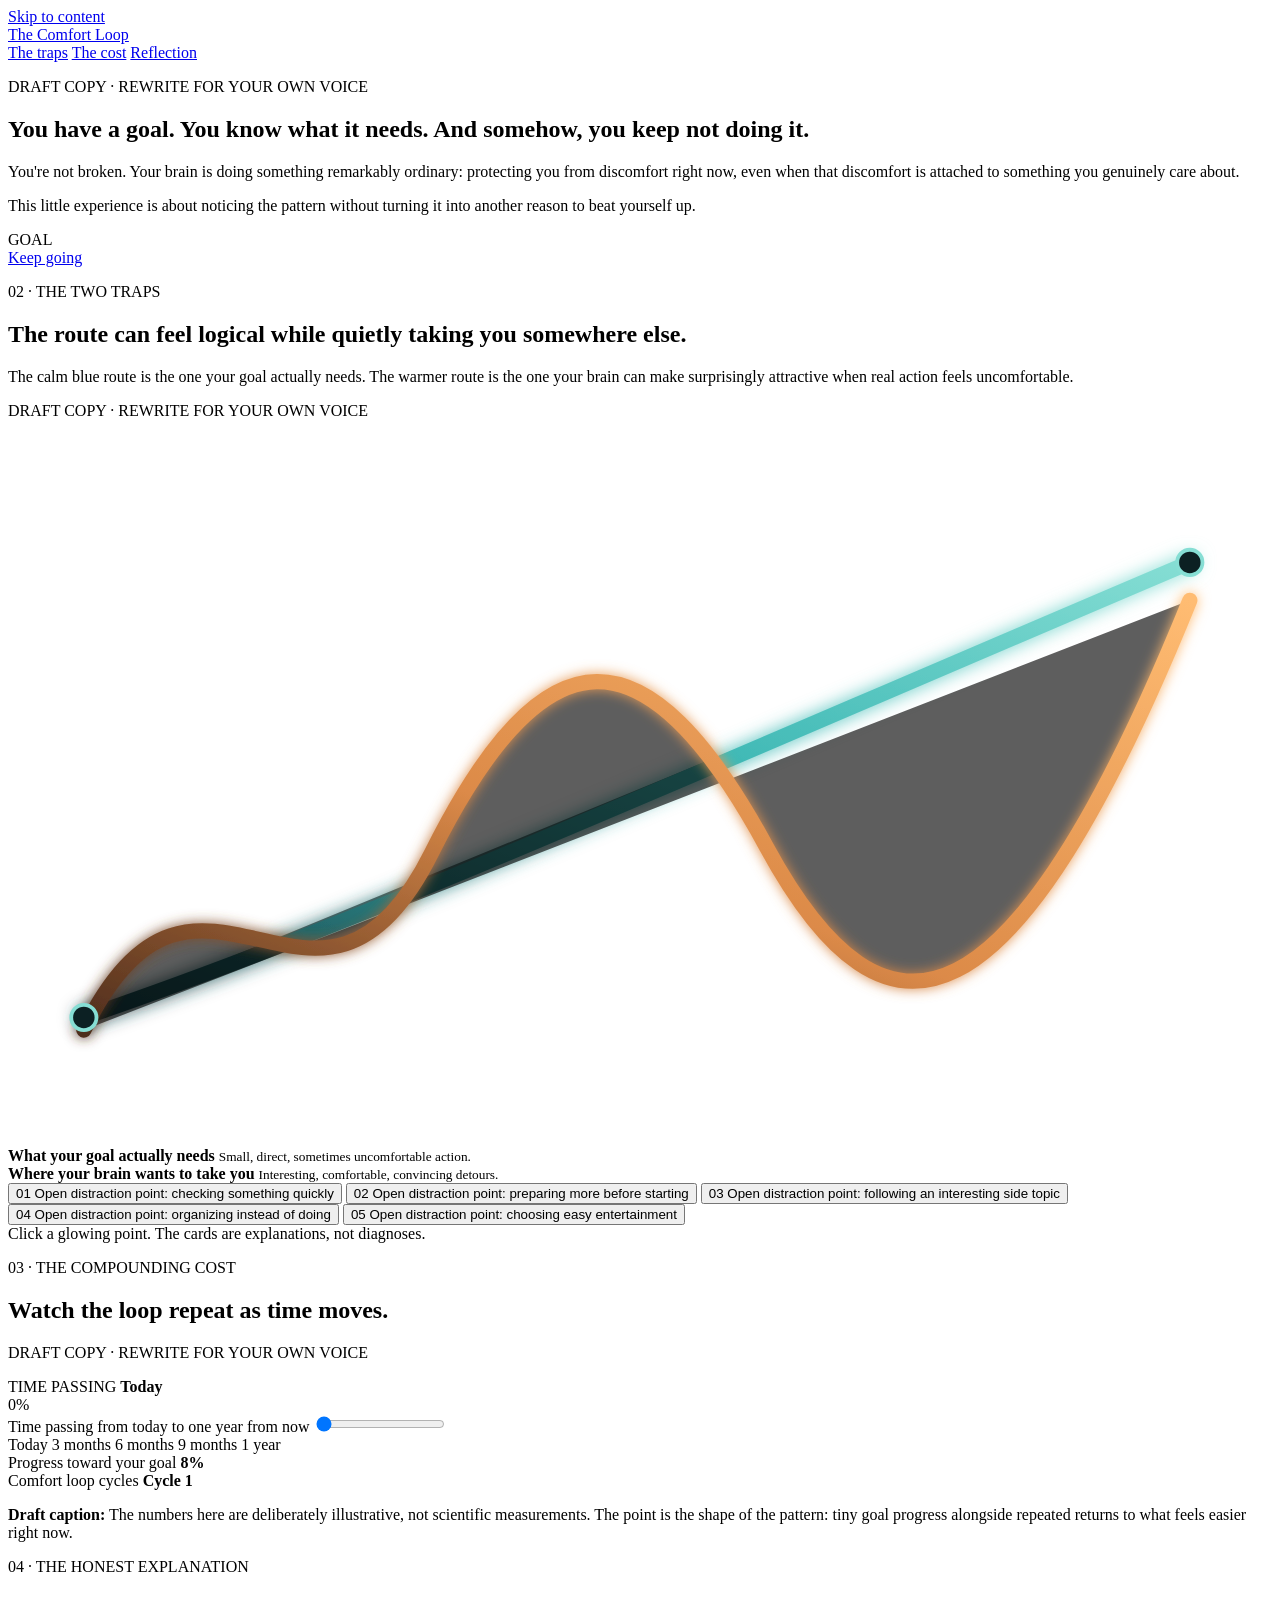
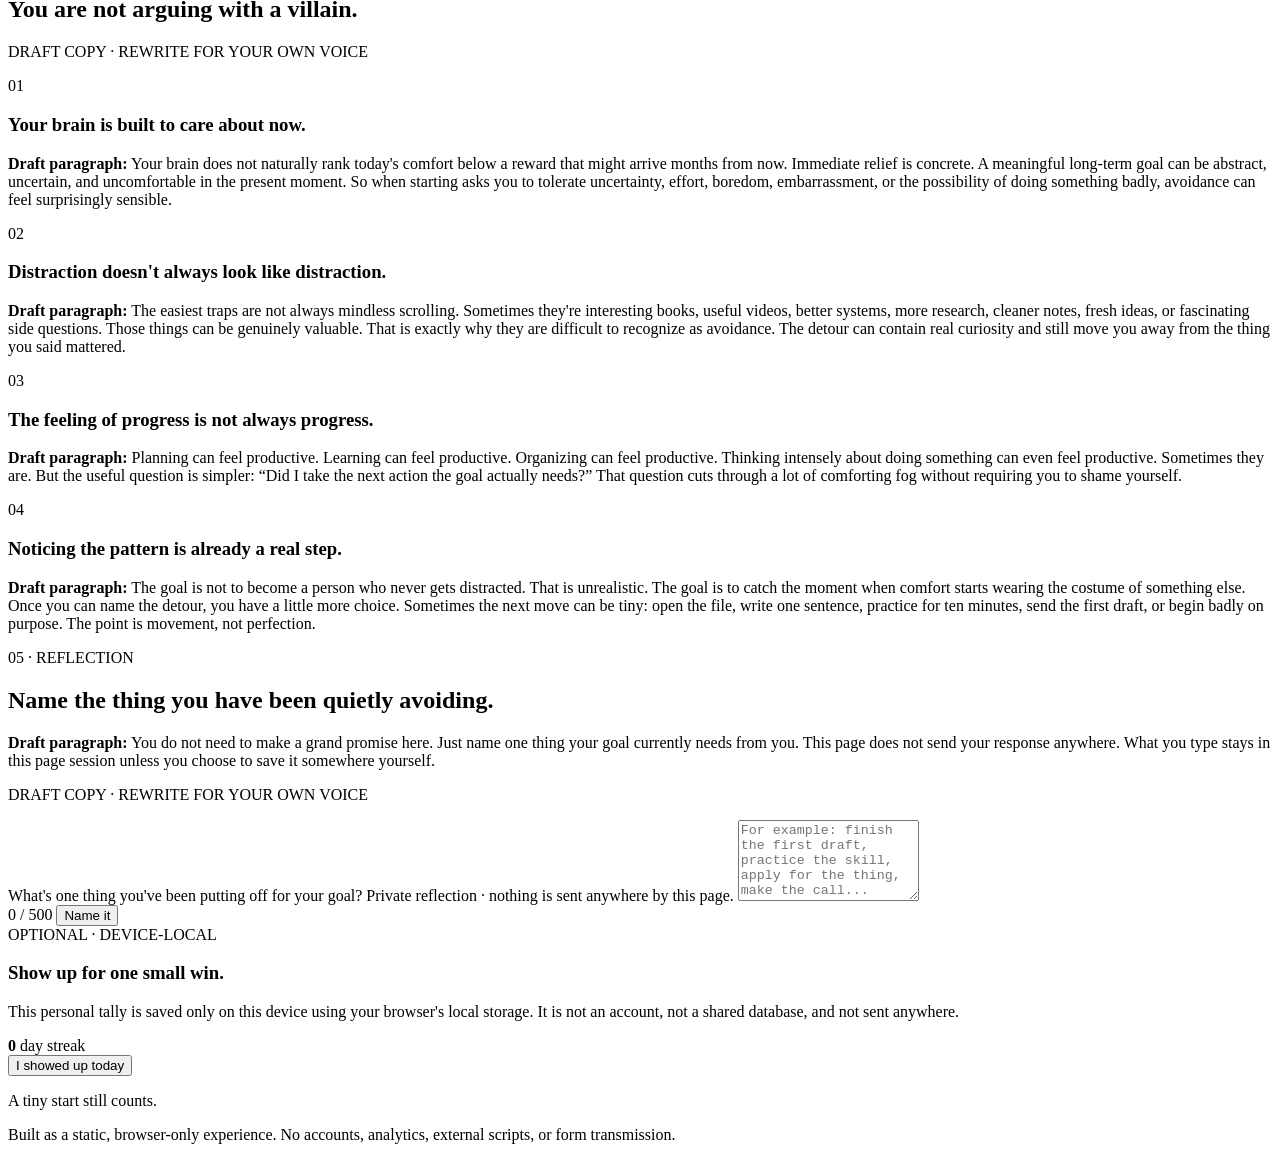
==== v2/index.html @ 530204af "Create index.html" ====
<!DOCTYPE html>
<html lang="en">
<head>
  <meta charset="UTF-8">
  <meta name="viewport" content="width=device-width, initial-scale=1.0">
  <meta name="description" content="An interactive explanation of why meaningful goals can be surprisingly easy to avoid.">
  <meta name="theme-color" content="#081013">
  <title>The Comfort Loop</title>
  <link rel="stylesheet" href="style.css">
  <script src="app.js" defer></script>
</head>

<body>
  <a class="skip-link" href="#main-content">Skip to content</a>

  <header class="site-header">
    <a class="brand" href="#top" aria-label="The Comfort Loop home">
      <span class="brand-mark" aria-hidden="true"></span>
      <span>The Comfort Loop</span>
    </a>

    <nav class="top-nav" aria-label="Page sections">
      <a href="#traps">The traps</a>
      <a href="#cost">The cost</a>
      <a href="#reflection">Reflection</a>
    </nav>
  </header>

  <main id="main-content">

    <!-- =========================================================
         1. HERO
    ========================================================== -->
    <section class="hero section-shell" id="top" aria-labelledby="hero-title">
      <div class="hero-copy">
        <p class="eyebrow">DRAFT COPY · REWRITE FOR YOUR OWN VOICE</p>

        <h1 id="hero-title">
          You have a goal.
          You know what it needs.
          And somehow, you keep not doing it.
        </h1>

        <p class="hero-lead">
          You're not broken. Your brain is doing something remarkably ordinary:
          protecting you from discomfort right now, even when that discomfort
          is attached to something you genuinely care about.
        </p>

        <p class="hero-note">
          This little experience is about noticing the pattern without turning
          it into another reason to beat yourself up.
        </p>
      </div>

      <div class="hero-visual" aria-label="A distant glowing shape representing your goal">
        <div class="hero-orbit hero-orbit-one" aria-hidden="true"></div>
        <div class="hero-orbit hero-orbit-two" aria-hidden="true"></div>
        <div class="goal-glow" aria-hidden="true">
          <span>GOAL</span>
        </div>
        <div class="goal-halo" aria-hidden="true"></div>
      </div>

      <a class="scroll-cue" href="#traps">
        <span>Keep going</span>
        <span class="scroll-line" aria-hidden="true"></span>
      </a>
    </section>

    <!-- =========================================================
         2. THE TWO TRAPS
    ========================================================== -->
    <section class="section-shell traps-section" id="traps" aria-labelledby="traps-title">
      <div class="section-heading">
        <p class="eyebrow">02 · THE TWO TRAPS</p>

        <h2 id="traps-title">
          The route can feel logical while quietly taking you somewhere else.
        </h2>

        <p>
          The calm blue route is the one your goal actually needs.
          The warmer route is the one your brain can make surprisingly
          attractive when real action feels uncomfortable.
        </p>

        <p class="draft-tag">DRAFT COPY · REWRITE FOR YOUR OWN VOICE</p>
      </div>

      <div class="path-map" aria-label="Interactive map showing a goal path and distraction path">

        <svg class="path-svg" viewBox="0 0 1000 560" role="img"
             aria-label="Two routes: one direct goal path and one winding distraction path">
          <defs>
            <linearGradient id="goalPathGradient" x1="0" y1="1" x2="1" y2="0">
              <stop offset="0%" stop-color="#163c42"></stop>
              <stop offset="55%" stop-color="#3cb7b4"></stop>
              <stop offset="100%" stop-color="#86ded4"></stop>
            </linearGradient>

            <linearGradient id="trapPathGradient" x1="0" y1="1" x2="1" y2="0">
              <stop offset="0%" stop-color="#4e2d1c"></stop>
              <stop offset="45%" stop-color="#dc8a48"></stop>
              <stop offset="100%" stop-color="#ffbc72"></stop>
            </linearGradient>

            <filter id="goalGlow" x="-40%" y="-40%" width="180%" height="180%">
              <feGaussianBlur stdDeviation="7" result="blur"></feGaussianBlur>
              <feMerge>
                <feMergeNode in="blur"></feMergeNode>
                <feMergeNode in="SourceGraphic"></feMergeNode>
              </feMerge>
            </filter>

            <filter id="trapGlow" x="-40%" y="-40%" width="180%" height="180%">
              <feGaussianBlur stdDeviation="5" result="blur"></feGaussianBlur>
              <feMerge>
                <feMergeNode in="blur"></feMergeNode>
                <feMergeNode in="SourceGraphic"></feMergeNode>
              </feMerge>
            </filter>
          </defs>

          <!-- Calm goal path -->
          <path
            class="path-underlay goal-path-underlay"
            d="M 60 460 C 280 385, 500 285, 935 100">
            <animate
              attributeName="opacity"
              values="0.45;0.75;0.45"
              dur="5s"
              repeatCount="indefinite">
            </animate>
          </path>

          <path
            class="goal-path"
            d="M 60 460 C 280 385, 500 285, 935 100"
            fill="none"
            stroke="url(#goalPathGradient)"
            stroke-width="12"
            stroke-linecap="round"
            filter="url(#goalGlow)">
          </path>

          <!-- Winding trap path -->
          <path
            class="path-underlay trap-path-underlay"
            d="M 60 470 C 150 285, 245 510, 335 330 S 505 150, 600 325 S 795 475, 935 130">
            <animate
              attributeName="opacity"
              values="0.40;0.80;0.40"
              dur="6s"
              repeatCount="indefinite">
            </animate>
          </path>

          <path
            class="trap-path"
            d="M 60 470 C 150 285, 245 510, 335 330 S 505 150, 600 325 S 795 475, 935 130"
            fill="none"
            stroke="url(#trapPathGradient)"
            stroke-width="12"
            stroke-linecap="round"
            filter="url(#trapGlow)">
          </path>

          <!-- Start / destination markers -->
          <circle cx="60" cy="460" r="10" fill="#0c2023" stroke="#86ded4" stroke-width="3"></circle>
          <circle cx="935" cy="100" r="10" fill="#0c2023" stroke="#86ded4" stroke-width="3"></circle>
        </svg>

        <div class="path-label goal-label">
          <span class="path-label-dot teal-dot" aria-hidden="true"></span>
          <span>
            <strong>What your goal actually needs</strong>
            <small>Small, direct, sometimes uncomfortable action.</small>
          </span>
        </div>

        <div class="path-label trap-label">
          <span class="path-label-dot amber-dot" aria-hidden="true"></span>
          <span>
            <strong>Where your brain wants to take you</strong>
            <small>Interesting, comfortable, convincing detours.</small>
          </span>
        </div>

        <!-- Interactive bubbles -->
        <button
          class="distraction-bubble bubble-one"
          type="button"
          aria-expanded="false"
          aria-controls="trap-card-one">
          <span class="bubble-number">01</span>
          <span class="sr-only">Open distraction point: checking something quickly</span>
        </button>

        <button
          class="distraction-bubble bubble-two"
          type="button"
          aria-expanded="false"
          aria-controls="trap-card-two">
          <span class="bubble-number">02</span>
          <span class="sr-only">Open distraction point: preparing more before starting</span>
        </button>

        <button
          class="distraction-bubble bubble-three"
          type="button"
          aria-expanded="false"
          aria-controls="trap-card-three">
          <span class="bubble-number">03</span>
          <span class="sr-only">Open distraction point: following an interesting side topic</span>
        </button>

        <button
          class="distraction-bubble bubble-four"
          type="button"
          aria-expanded="false"
          aria-controls="trap-card-four">
          <span class="bubble-number">04</span>
          <span class="sr-only">Open distraction point: organizing instead of doing</span>
        </button>

        <button
          class="distraction-bubble bubble-five"
          type="button"
          aria-expanded="false"
          aria-controls="trap-card-five">
          <span class="bubble-number">05</span>
          <span class="sr-only">Open distraction point: choosing easy entertainment</span>
        </button>
      </div>

      <div class="bubble-hint">
        <span class="hint-dot" aria-hidden="true"></span>
        Click a glowing point. The cards are explanations, not diagnoses.
      </div>

      <div class="trap-cards" id="trap-cards">

        <article class="trap-card" id="trap-card-one" hidden>
          <div class="trap-card-topline">
            <span class="card-index">01</span>
            <span class="card-type instant">Instant gratification</span>
          </div>

          <h3>“I'll just check this one thing first.”</h3>

          <p>
            <strong>Draft voice:</strong>
            “It's only going to take a minute. Then I'll start properly.”
          </p>

          <div class="honest-layer">
            <span>What may actually be happening</span>
            <p>
              Your brain has found a tiny, immediate reward that feels harmless.
              The goal requires a delayed payoff; the distraction offers a payoff
              right now. The important part is not the phone, tab, or message itself.
              It's the relief of postponing the harder moment.
            </p>
          </div>
        </article>

        <article class="trap-card" id="trap-card-two" hidden>
          <div class="trap-card-topline">
            <span class="card-index">02</span>
            <span class="card-type false-productivity">Disguised productivity</span>
          </div>

          <h3>“I should research this a little more before I start.”</h3>

          <p>
            <strong>Draft voice:</strong>
            “I'm not avoiding it. I'm getting prepared.”
          </p>

          <div class="honest-layer">
            <span>What may actually be happening</span>
            <p>
              Preparation can be useful, but it can also provide the feeling of
              progress without the vulnerability of making something, submitting
              something, practicing something, or simply beginning. The task feels
              responsible because the detour looks productive.
            </p>
          </div>
        </article>

        <article class="trap-card" id="trap-card-three" hidden>
          <div class="trap-card-topline">
            <span class="card-index">03</span>
            <span class="card-type false-productivity">Disguised interest</span>
          </div>

          <h3>“Wait, this other thing is genuinely fascinating.”</h3>

          <p>
            <strong>Draft voice:</strong>
            “This is actually useful. I could learn something from it.”
          </p>

          <div class="honest-layer">
            <span>What may actually be happening</span>
            <p>
              This one is tricky because the curiosity can be completely real.
              You may genuinely enjoy the article, tutorial, idea, rabbit hole,
              or side project. That doesn't make the interest fake. It simply means
              a real curiosity can still become a very convenient route away from
              the discomfort of your actual goal.
            </p>
          </div>
        </article>

        <article class="trap-card" id="trap-card-four" hidden>
          <div class="trap-card-topline">
            <span class="card-index">04</span>
            <span class="card-type false-productivity">Disguised productivity</span>
          </div>

          <h3>“I should organize everything before I begin.”</h3>

          <p>
            <strong>Draft voice:</strong>
            “Once the plan, folder, schedule, notes, and setup are perfect,
            the real work will be easy.”
          </p>

          <div class="honest-layer">
            <span>What may actually be happening</span>
            <p>
              Organizing creates order, and order can feel wonderfully safe.
              But sometimes the setup becomes a substitute for the first imperfect
              action. The brain gets the satisfaction of control while avoiding
              the uncertainty that comes with actually doing the thing.
            </p>
          </div>
        </article>

        <article class="trap-card" id="trap-card-five" hidden>
          <div class="trap-card-topline">
            <span class="card-index">05</span>
            <span class="card-type instant">Instant gratification</span>
          </div>

          <h3>“I'll relax for a little while, then I'll have more energy.”</h3>

          <p>
            <strong>Draft voice:</strong>
            “I deserve a break first. I'll probably work better afterward.”
          </p>

          <div class="honest-layer">
            <span>What may actually be happening</span>
            <p>
              Rest is real and necessary. The trap is using “rest” as an automatic
              escape whenever starting feels uncomfortable. A short reward can
              quietly turn into a much longer delay because your brain has learned
              that avoidance feels better immediately.
            </p>
          </div>
        </article>

      </div>
    </section>

    <!-- =========================================================
         3. COMPOUNDING COST
    ========================================================== -->
    <section class="section-shell cost-section" id="cost" aria-labelledby="cost-title">
      <div class="section-heading narrow">
        <p class="eyebrow">03 · THE COMPOUNDING COST</p>

        <h2 id="cost-title">Watch the loop repeat as time moves.</h2>

        <p class="draft-tag">DRAFT COPY · REWRITE FOR YOUR OWN VOICE</p>
      </div>

      <div class="time-card">
        <div class="slider-heading">
          <div>
            <span class="micro-label">TIME PASSING</span>
            <strong id="time-label">Today</strong>
          </div>

          <span class="slider-value" id="slider-value">0%</span>
        </div>

        <label class="sr-only" for="time-slider">
          Time passing from today to one year from now
        </label>

        <input
          id="time-slider"
          type="range"
          min="0"
          max="100"
          step="1"
          value="0"
          aria-valuemin="0"
          aria-valuemax="100"
          aria-valuenow="0"
          aria-valuetext="Today">

        <div class="slider-scale" aria-hidden="true">
          <span>Today</span>
          <span>3 months</span>
          <span>6 months</span>
          <span>9 months</span>
          <span>1 year</span>
        </div>

        <div class="bar-group">
          <div class="metric-row">
            <div class="metric-copy">
              <span>Progress toward your goal</span>
              <strong id="progress-percent">8%</strong>
            </div>

            <div class="metric-track" aria-hidden="true">
              <div class="metric-fill progress-fill" id="progress-fill"></div>
            </div>
          </div>

          <div class="metric-row">
            <div class="metric-copy">
              <span>Comfort loop cycles</span>
              <strong id="loop-cycle-label">Cycle 1</strong>
            </div>

            <div class="metric-track" aria-hidden="true">
              <div class="metric-fill loop-fill" id="loop-fill"></div>
            </div>
          </div>
        </div>

        <p class="slider-caption" id="slider-caption" aria-live="polite">
          <strong>Draft caption:</strong>
          The numbers here are deliberately illustrative, not scientific measurements.
          The point is the shape of the pattern: tiny goal progress alongside repeated
          returns to what feels easier right now.
        </p>
      </div>
    </section>

    <!-- =========================================================
         4. HONEST EXPLANATION
    ========================================================== -->
    <section class="section-shell explanation-section" aria-labelledby="explanation-title">
      <div class="section-heading narrow">
        <p class="eyebrow">04 · THE HONEST EXPLANATION</p>
        <h2 id="explanation-title">You are not arguing with a villain.</h2>
        <p class="draft-tag">DRAFT COPY · REWRITE FOR YOUR OWN VOICE</p>
      </div>

      <div class="explanation-grid">

        <article class="explanation-card">
          <span class="explanation-number">01</span>
          <h3>Your brain is built to care about now.</h3>
          <p>
            <strong>Draft paragraph:</strong>
            Your brain does not naturally rank today's comfort below a reward that
            might arrive months from now. Immediate relief is concrete. A meaningful
            long-term goal can be abstract, uncertain, and uncomfortable in the
            present moment. So when starting asks you to tolerate uncertainty, effort,
            boredom, embarrassment, or the possibility of doing something badly,
            avoidance can feel surprisingly sensible.
          </p>
        </article>

        <article class="explanation-card">
          <span class="explanation-number">02</span>
          <h3>Distraction doesn't always look like distraction.</h3>
          <p>
            <strong>Draft paragraph:</strong>
            The easiest traps are not always mindless scrolling. Sometimes they're
            interesting books, useful videos, better systems, more research, cleaner
            notes, fresh ideas, or fascinating side questions. Those things can be
            genuinely valuable. That is exactly why they are difficult to recognize as
            avoidance. The detour can contain real curiosity and still move you away
            from the thing you said mattered.
          </p>
        </article>

        <article class="explanation-card">
          <span class="explanation-number">03</span>
          <h3>The feeling of progress is not always progress.</h3>
          <p>
            <strong>Draft paragraph:</strong>
            Planning can feel productive. Learning can feel productive. Organizing can
            feel productive. Thinking intensely about doing something can even feel
            productive. Sometimes they are. But the useful question is simpler:
            “Did I take the next action the goal actually needs?” That question cuts
            through a lot of comforting fog without requiring you to shame yourself.
          </p>
        </article>

        <article class="explanation-card">
          <span class="explanation-number">04</span>
          <h3>Noticing the pattern is already a real step.</h3>
          <p>
            <strong>Draft paragraph:</strong>
            The goal is not to become a person who never gets distracted. That is
            unrealistic. The goal is to catch the moment when comfort starts wearing
            the costume of something else. Once you can name the detour, you have a
            little more choice. Sometimes the next move can be tiny: open the file,
            write one sentence, practice for ten minutes, send the first draft, or
            begin badly on purpose. The point is movement, not perfection.
          </p>
        </article>

      </div>
    </section>

    <!-- =========================================================
         5. REFLECTION
    ========================================================== -->
    <section class="section-shell reflection-section" id="reflection" aria-labelledby="reflection-title">
      <div class="reflection-shell">

        <div class="section-heading">
          <p class="eyebrow">05 · REFLECTION</p>

          <h2 id="reflection-title">
            Name the thing you have been quietly avoiding.
          </h2>

          <p class="reflection-intro">
            <strong>Draft paragraph:</strong>
            You do not need to make a grand promise here. Just name one thing
            your goal currently needs from you. This page does not send your
            response anywhere. What you type stays in this page session unless
            you choose to save it somewhere yourself.
          </p>

          <p class="draft-tag">DRAFT COPY · REWRITE FOR YOUR OWN VOICE</p>
        </div>

        <form id="reflection-form" class="reflection-form">
          <label for="goal-input">
            What's one thing you've been putting off for your goal?
          </label>

          <span class="private-note">
            Private reflection · nothing is sent anywhere by this page.
          </span>

          <textarea
            id="goal-input"
            name="goal"
            rows="5"
            maxlength="500"
            placeholder="For example: finish the first draft, practice the skill, apply for the thing, make the call..."
            autocomplete="off"
            spellcheck="true"></textarea>

          <div class="reflection-form-footer">
            <span class="character-note" id="character-note">0 / 500</span>

            <button class="primary-button" type="submit">
              Name it
            </button>
          </div>

          <div
            class="reflection-response"
            id="reflection-response"
            role="status"
            aria-live="polite"
            hidden>
            <span class="response-kicker">FIXED PROMPT · SAME FOR EVERYONE</span>
            <p>
              Named. That's the first honest moment. Now, not tomorrow and not
              after one more thing: can you give it ten minutes right now?
            </p>
          </div>
        </form>

        <div class="check-in-card">
          <div>
            <span class="check-in-kicker">OPTIONAL · DEVICE-LOCAL</span>
            <h3>Show up for one small win.</h3>
            <p>
              This personal tally is saved only on this device using your browser's
              local storage. It is not an account, not a shared database, and not
              sent anywhere.
            </p>
          </div>

          <div class="streak-display" aria-live="polite">
            <strong id="streak-count">0</strong>
            <span>day streak</span>
          </div>

          <button class="secondary-button" id="check-in-button" type="button">
            I showed up today
          </button>

          <p class="streak-message" id="streak-message">
            A tiny start still counts.
          </p>
        </div>

      </div>
    </section>

  </main>

  <footer class="site-footer">
    <p>
      Built as a static, browser-only experience. No accounts, analytics,
      external scripts, or form transmission.
    </p>
  </footer>

</body>
          </html>
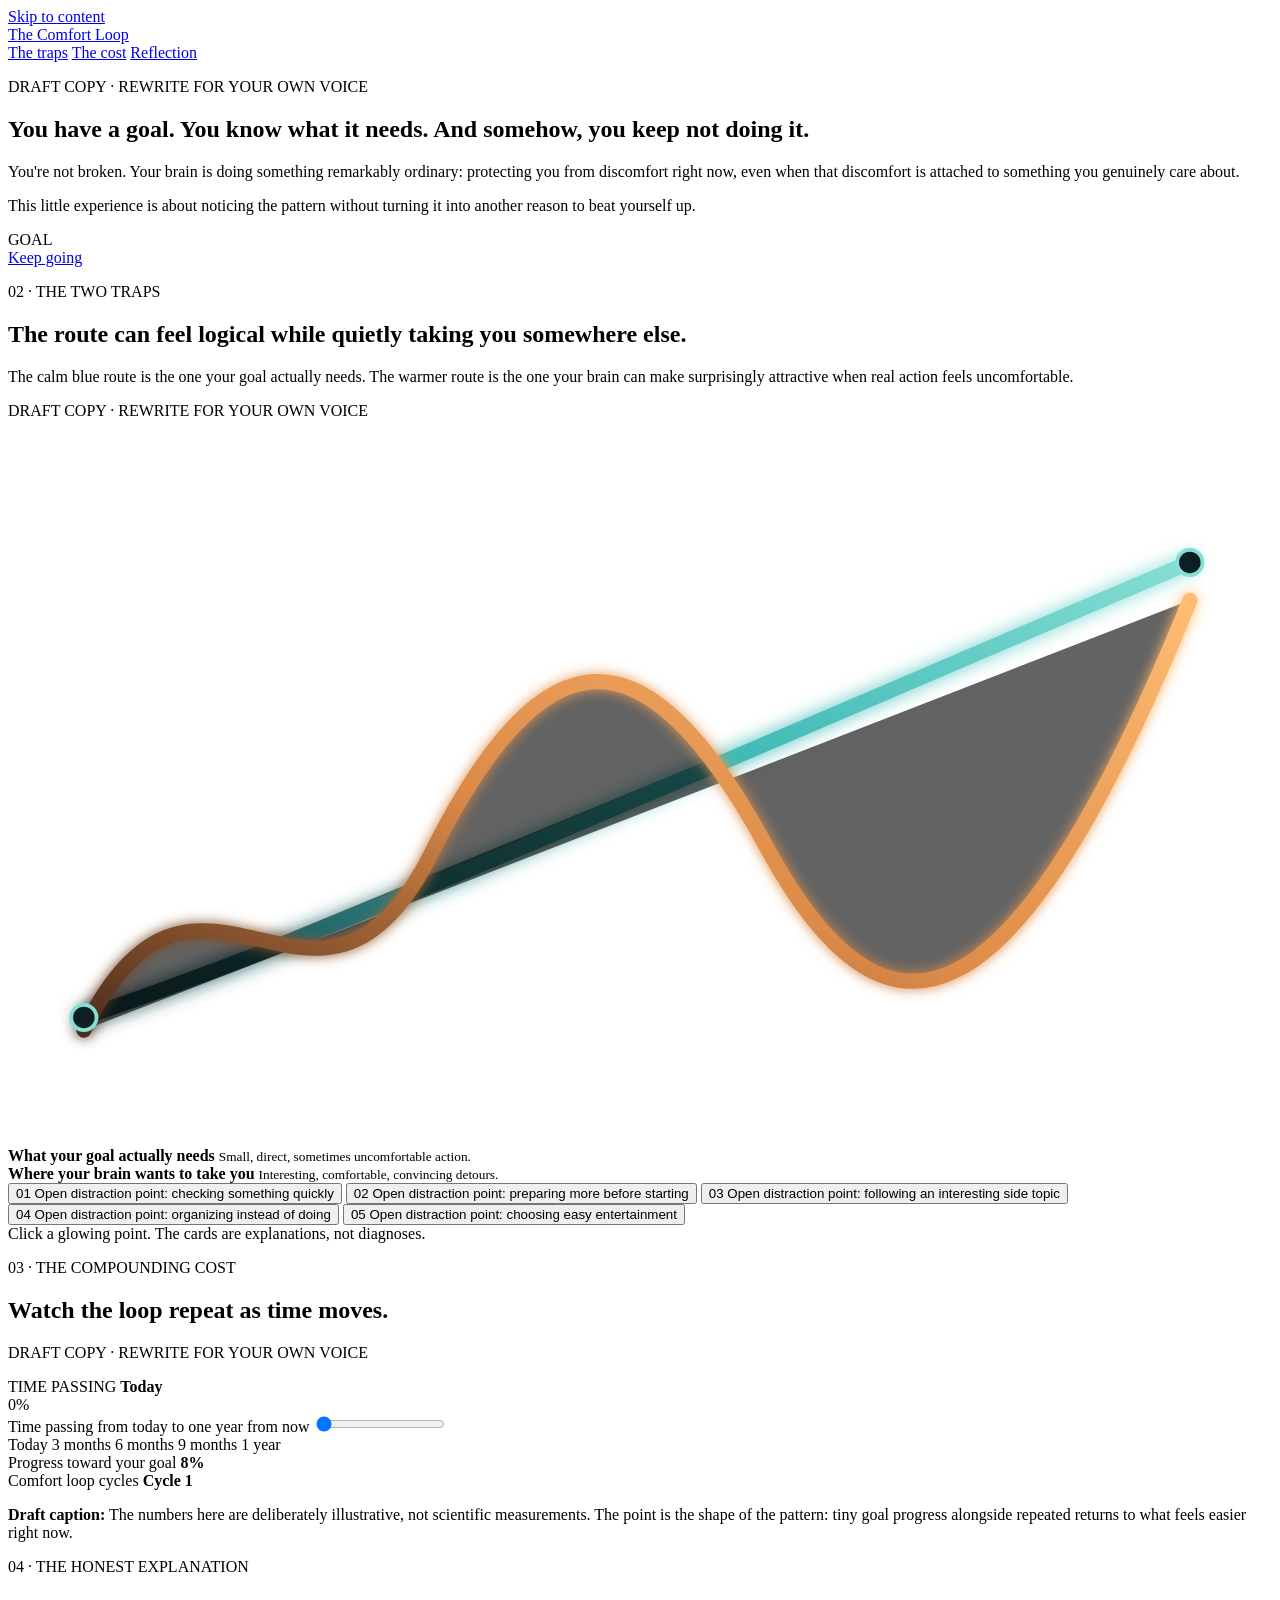
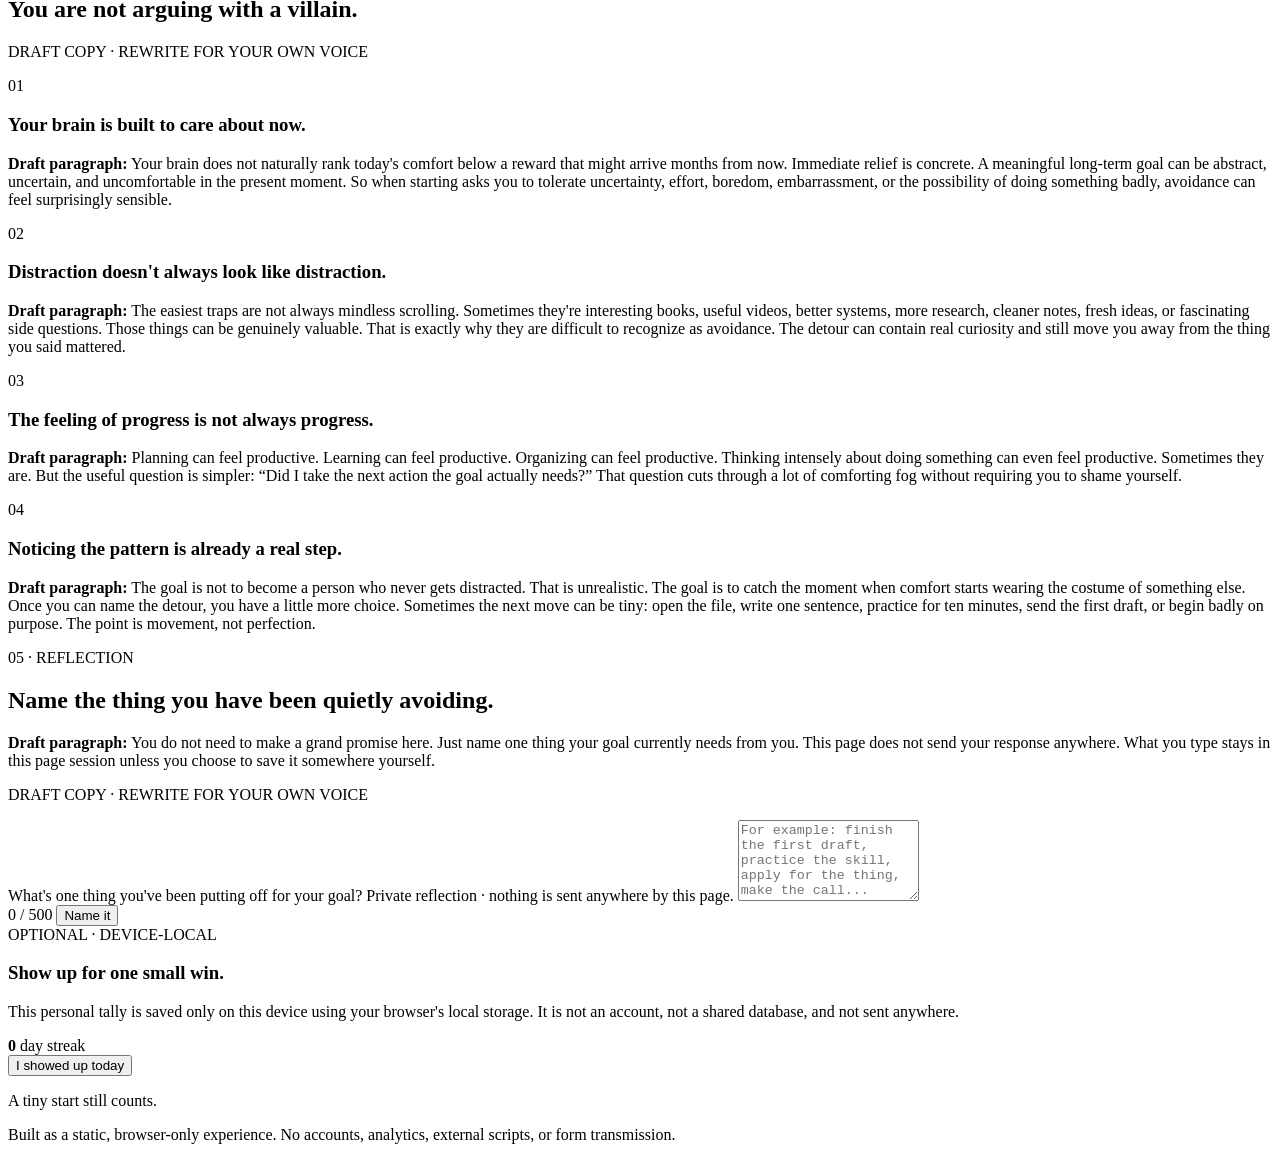
==== commit 8e0397d6: "Create index.html" ====
--- a/v2/index.html
+++ b/v2/index.html
@@ -617,4 +617,4 @@
   </footer>
 
 </body>
-          </html>
+</html>
